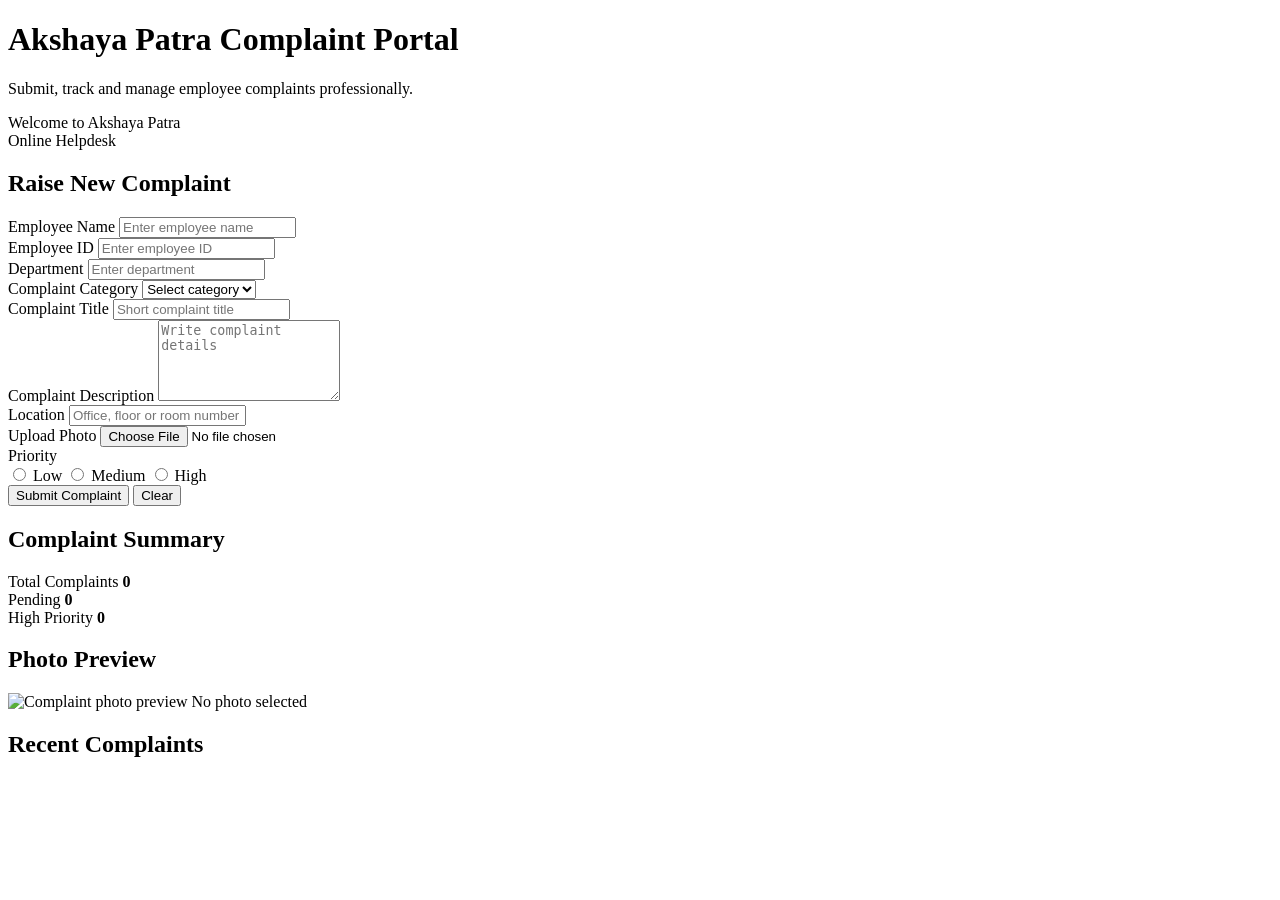
==== index.html @ 435bd400 "Create index.html" ====
<!DOCTYPE html>
<html lang="en">

<head>
    <meta charset="UTF-8" />
    <meta name="viewport" content="width=device-width, initial-scale=1.0" />
    <title>Akshaya Patra Complaint Portal</title>
    <link rel="stylesheet" href="style.css" />
</head>

<body>
    <main class="portal">
        <header class="header">
            <div>
                <h1>Akshaya Patra Complaint Portal</h1>
                <p>Submit, track and manage employee complaints professionally.</p>
            </div>

            <div class="welcome-text">
                Welcome to Akshaya Patra
            </div>

            <span class="badge">Online Helpdesk</span>
        </header>

        <section class="card">
            <h2 class="section-title">Raise New Complaint</h2>

            <form id="complaintForm">
                <div class="form-grid">
                    <div class="form-group">
                        <label for="employeeName">Employee Name</label>
                        <input type="text" id="employeeName" name="employeeName" placeholder="Enter employee name"
                            required />
                    </div>

                    <div class="form-group">
                        <label for="employeeId">Employee ID</label>
                        <input type="text" id="employeeId" name="employeeId" placeholder="Enter employee ID" required />
                    </div>

                    <div class="form-group">
                        <label for="department">Department</label>
                        <input type="text" id="department" name="department" placeholder="Enter department" required />
                    </div>

                    <div class="form-group">
                        <label for="category">Complaint Category</label>
                        <select id="category" name="category" required>
                            <option value="">Select category</option>
                            <option value="Electrical">Electrical</option>
                            <option value="AC">AC</option>
                            <option value="Computer">Computer</option>
                            <option value="Food">Food</option>
                            <option value="Cleaning">Cleaning</option>
                            <option value="Security">Security</option>
                            <option value="Maintenance">Maintenance</option>
                            <option value="Other">Other</option>
                        </select>
                    </div>

                    <div class="form-group full">
                        <label for="title">Complaint Title</label>
                        <input type="text" id="title" name="title" placeholder="Short complaint title" required />
                    </div>

                    <div class="form-group full">
                        <label for="description">Complaint Description</label>
                        <textarea id="description" name="description" rows="5" placeholder="Write complaint details"
                            required></textarea>
                    </div>

                    <div class="form-group">
                        <label for="location">Location</label>
                        <input type="text" id="location" name="location" placeholder="Office, floor or room number"
                            required />
                    </div>

                    <div class="form-group">
                        <label for="photo">Upload Photo</label>
                        <input type="file" id="photo" name="photo" accept="image/*" />
                    </div>

                    <div class="form-group full">
                        <label>Priority</label>

                        <div class="priority-box">
                            <input type="radio" id="low" name="priority" value="Low" required />
                            <label for="low">Low</label>

                            <input type="radio" id="medium" name="priority" value="Medium" />
                            <label for="medium">Medium</label>

                            <input type="radio" id="high" name="priority" value="High" />
                            <label for="high">High</label>
                        </div>
                    </div>
                </div>

                <div class="actions">
                    <button type="submit" class="submit-btn">Submit Complaint</button>
                    <button type="reset" class="reset-btn">Clear</button>
                </div>

                <div class="success" id="successBox"></div>
            </form>
        </section>

        <aside>
            <div class="card side-card">
                <h2 class="section-title">Complaint Summary</h2>

                <div class="stat">
                    <span>Total Complaints</span>
                    <strong id="totalCount">0</strong>
                </div>

                <div class="stat">
                    <span>Pending</span>
                    <strong id="pendingCount">0</strong>
                </div>

                <div class="stat">
                    <span>High Priority</span>
                    <strong id="highCount">0</strong>
                </div>
            </div>

            <div class="card side-card">
                <h2 class="section-title">Photo Preview</h2>

                <div class="preview">
                    <img id="photoPreview" alt="Complaint photo preview" />
                    <span id="previewText">No photo selected</span>
                </div>
            </div>

            <div class="card">
                <h2 class="section-title">Recent Complaints</h2>
                <div class="complaint-list" id="complaintList"></div>
            </div>
        </aside>
    </main>

    <script>
        const form = document.getElementById("complaintForm");
        const successBox = document.getElementById("successBox");
        const complaintList = document.getElementById("complaintList");
        const totalCount = document.getElementById("totalCount");
        const pendingCount = document.getElementById("pendingCount");
        const highCount = document.getElementById("highCount");
        const photoInput = document.getElementById("photo");
        const photoPreview = document.getElementById("photoPreview");
        const previewText = document.getElementById("previewText");

        let complaints = [];

        photoInput.addEventListener("change", function () {
            const file = this.files[0];

            if (!file) {
                photoPreview.style.display = "none";
                previewText.style.display = "block";
                previewText.textContent = "No photo selected";
                return;
            }

            const reader = new FileReader();

            reader.onload = function (event) {
                photoPreview.src = event.target.result;
                photoPreview.style.display = "block";
                previewText.style.display = "none";
            };

            reader.readAsDataURL(file);
        });

        form.addEventListener("submit", function (event) {
            event.preventDefault();

            const data = new FormData(form);

            const complaint = {
                ticket: "AKP-" + Date.now().toString().slice(-6),
                name: data.get("employeeName"),
                employeeId: data.get("employeeId"),
                department: data.get("department"),
                category: data.get("category"),
                title: data.get("title"),
                description: data.get("description"),
                location: data.get("location"),
                priority: data.get("priority"),
                status: "Pending",
                date: new Date().toLocaleDateString()
            };

            complaints.unshift(complaint);
            updateDashboard();

            successBox.style.display = "block";
            successBox.textContent = "Complaint submitted successfully. Ticket ID: " + complaint.ticket;

            form.reset();
            photoPreview.style.display = "none";
            previewText.style.display = "block";
            previewText.textContent = "No photo selected";
        });

        function updateDashboard() {
            totalCount.textContent = complaints.length;
            pendingCount.textContent = complaints.filter(item => item.status === "Pending").length;
            highCount.textContent = complaints.filter(item => item.priority === "High").length;

            complaintList.innerHTML = "";

            complaints.slice(0, 5).forEach(function (item) {
                const div = document.createElement("div");
                div.className = "complaint-item";

                div.innerHTML = `
          <h4>${item.title}</h4>
          <p><b>Ticket:</b> ${item.ticket}</p>
          <p><b>Category:</b> ${item.category}</p>
          <p><b>Location:</b> ${item.location}</p>
          <span class="tag">${item.priority} Priority</span>
        `;

                complaintList.appendChild(div);
            });
        }
    </script>
</body>

</html>
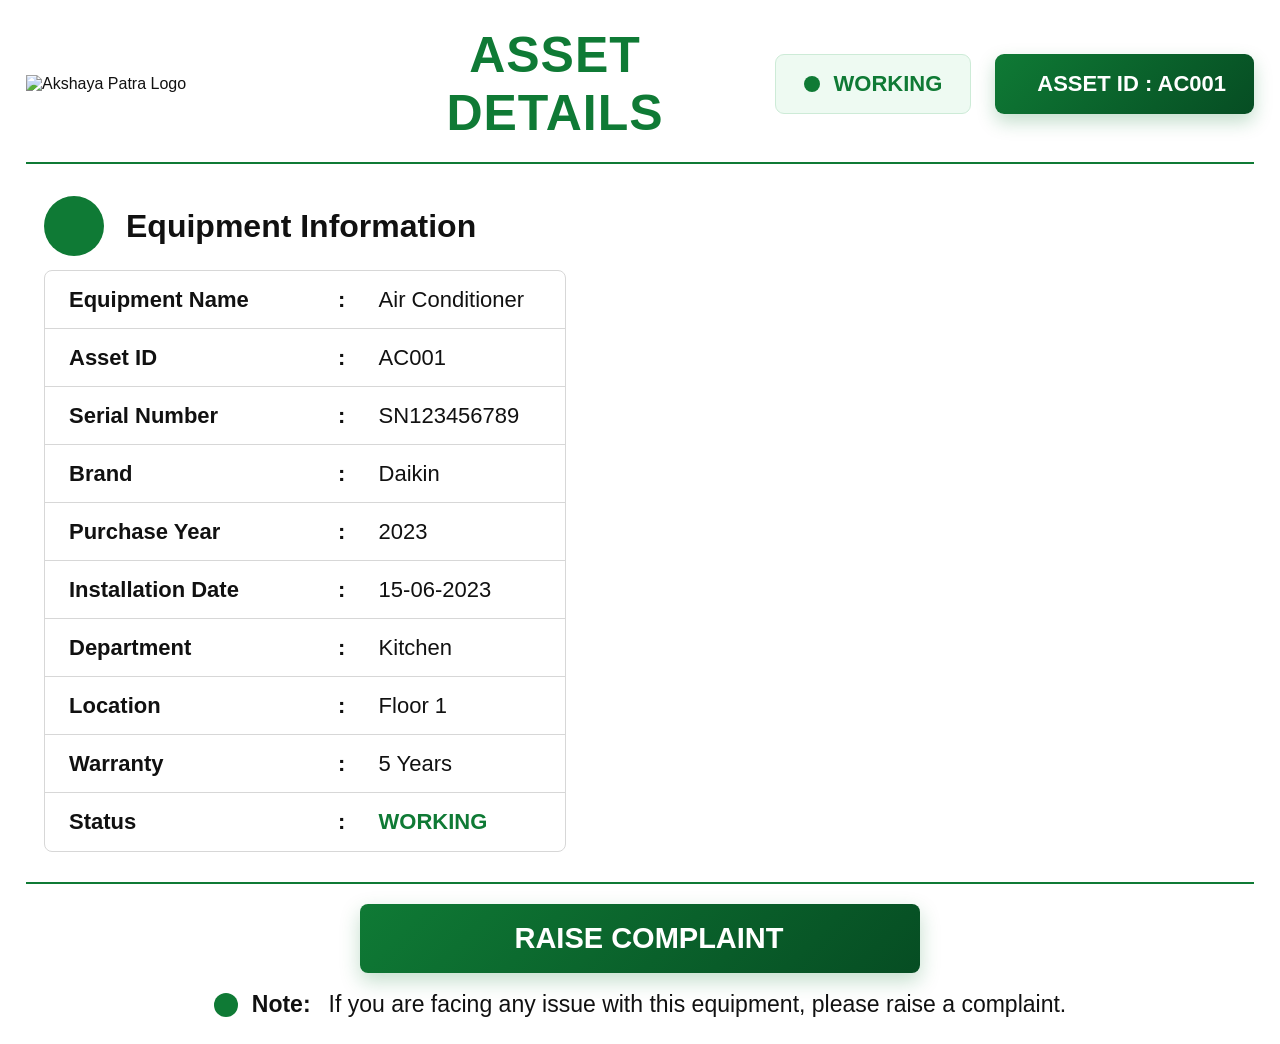
==== commit 48cf2a6f: "Rename Frontend/index.html to index.html" ====
--- a/index.html
+++ b/index.html
@@ -4,231 +4,390 @@
 <head>
     <meta charset="UTF-8" />
     <meta name="viewport" content="width=device-width, initial-scale=1.0" />
-    <title>Akshaya Patra Complaint Portal</title>
-    <link rel="stylesheet" href="style.css" />
+    <title>Asset Details</title>
+    <script src="https://unpkg.com/lucide@latest"></script>
+
+    <style>
+        * {
+            margin: 0;
+            padding: 0;
+            box-sizing: border-box;
+            font-family: Arial, sans-serif;
+        }
+
+        body {
+            min-height: 100vh;
+            background: #ffffff;
+            color: #111111;
+            padding: 26px;
+        }
+
+        .page {
+            max-width: 1500px;
+            margin: auto;
+        }
+
+        .topbar {
+            display: grid;
+            grid-template-columns: 350px 1fr 520px;
+            align-items: center;
+            gap: 24px;
+            padding-bottom: 20px;
+            border-bottom: 2px solid #0f7a35;
+        }
+
+        .logo {
+            width: 300px;
+            height: auto;
+        }
+
+        .title {
+            text-align: center;
+        }
+
+        .title h1 {
+            font-size: 50px;
+            color: #0f7a35;
+            text-transform: uppercase;
+            letter-spacing: 1px;
+        }
+
+        .actions {
+            display: flex;
+            justify-content: flex-end;
+            gap: 24px;
+        }
+
+        .pill {
+            min-height: 60px;
+            border-radius: 9px;
+            padding: 0 28px;
+            font-size: 22px;
+            font-weight: 800;
+            display: flex;
+            align-items: center;
+            gap: 14px;
+            white-space: nowrap;
+        }
+
+        .working {
+            background: #eefaf2;
+            color: #0f7a35;
+            border: 1px solid #cdebd7;
+        }
+
+        .asset-id {
+            background: linear-gradient(135deg, #0f7a35, #064d23);
+            color: #ffffff;
+            box-shadow: 0 8px 18px rgba(15, 122, 53, 0.25);
+        }
+
+        .dot {
+            width: 16px;
+            height: 16px;
+            border-radius: 50%;
+            background: #0f7a35;
+            display: inline-block;
+        }
+
+        .content {
+            display: grid;
+            grid-template-columns: 0.92fr 1.12fr;
+            gap: 34px;
+            padding: 32px 18px 30px;
+            border-bottom: 2px solid #0f7a35;
+        }
+
+        .section-title {
+            display: flex;
+            align-items: center;
+            gap: 22px;
+            margin-bottom: 14px;
+        }
+
+        .circle-icon {
+            width: 60px;
+            height: 60px;
+            border-radius: 50%;
+            background: #0f7a35;
+            color: #ffffff;
+            display: grid;
+            place-items: center;
+        }
+
+        .circle-icon svg {
+            width: 34px;
+            height: 34px;
+        }
+
+        .section-title h2 {
+            font-size: 32px;
+            color: #111111;
+        }
+
+        .details-table {
+            border: 1px solid #d7d7d7;
+            border-radius: 8px;
+            overflow: hidden;
+        }
+
+        .row {
+            display: grid;
+            grid-template-columns: 1.35fr 30px 1fr;
+            min-height: 58px;
+            align-items: center;
+            border-bottom: 1px solid #d7d7d7;
+            font-size: 22px;
+        }
+
+        .row:last-child {
+            border-bottom: none;
+        }
+
+        .label {
+            font-weight: 800;
+            padding-left: 24px;
+        }
+
+        .colon {
+            text-align: center;
+            font-weight: 700;
+        }
+
+        .value {
+            padding-left: 22px;
+            font-weight: 500;
+        }
+
+        .value.green {
+            color: #0f7a35;
+            font-weight: 900;
+            text-transform: uppercase;
+        }
+
+        /* .asset-photo {
+            height: 630px;
+            border-radius: 10px;
+            overflow: hidden;
+            background: #f3f4f6;
+        } */
+
+        /* .asset-photo img {
+            width: 100%;
+            height: 100%;
+            object-fit: cover;
+            display: block;
+        } */
+
+        .bottom {
+            padding-top: 20px;
+            text-align: center;
+        }
+
+        .raise-btn {
+            width: 560px;
+            max-width: 100%;
+            border: none;
+            border-radius: 8px;
+            background: linear-gradient(135deg, #0f7a35, #064d23);
+            color: #ffffff;
+            padding: 18px 28px;
+            font-size: 29px;
+            font-weight: 900;
+            cursor: pointer;
+            display: inline-flex;
+            align-items: center;
+            justify-content: center;
+            gap: 18px;
+            box-shadow: 0 8px 20px rgba(15, 122, 53, 0.25);
+        }
+
+        .note {
+            margin-top: 18px;
+            display: flex;
+            justify-content: center;
+            align-items: center;
+            gap: 14px;
+            font-size: 23px;
+            color: #111111;
+        }
+
+        .note-icon {
+            width: 24px;
+            height: 24px;
+            border-radius: 50%;
+            background: #0f7a35;
+            color: #ffffff;
+            display: grid;
+            place-items: center;
+            flex-shrink: 0;
+        }
+
+        .note strong {
+            margin-right: 4px;
+        }
+
+        @media (max-width: 1000px) {
+            body {
+                padding: 16px;
+            }
+
+            .topbar {
+                grid-template-columns: 1fr;
+                text-align: center;
+            }
+
+            .logo {
+                margin: auto;
+            }
+
+            .actions {
+                justify-content: center;
+                flex-wrap: wrap;
+            }
+
+            .content {
+                grid-template-columns: 1fr;
+            }
+
+            .asset-photo {
+                height: 360px;
+            }
+
+            .title h1 {
+                font-size: 36px;
+            }
+
+            .row {
+                font-size: 18px;
+            }
+
+            .note {
+                align-items: flex-start;
+                font-size: 18px;
+            }
+        }
+    </style>
 </head>
 
 <body>
-    <main class="portal">
-        <header class="header">
-            <div>
-                <h1>Akshaya Patra Complaint Portal</h1>
-                <p>Submit, track and manage employee complaints professionally.</p>
+    <main class="page">
+        <header class="topbar">
+            <img src="logo.png" alt="Akshaya Patra Logo" class="logo" />
+
+            <div class="title">
+                <h1>Asset Details</h1>
             </div>
 
-            <div class="welcome-text">
-                Welcome to Akshaya Patra
-            </div>
-
-            <span class="badge">Online Helpdesk</span>
-        </header>
-
-        <section class="card">
-            <h2 class="section-title">Raise New Complaint</h2>
-
-            <form id="complaintForm">
-                <div class="form-grid">
-                    <div class="form-group">
-                        <label for="employeeName">Employee Name</label>
-                        <input type="text" id="employeeName" name="employeeName" placeholder="Enter employee name"
-                            required />
-                    </div>
-
-                    <div class="form-group">
-                        <label for="employeeId">Employee ID</label>
-                        <input type="text" id="employeeId" name="employeeId" placeholder="Enter employee ID" required />
-                    </div>
-
-                    <div class="form-group">
-                        <label for="department">Department</label>
-                        <input type="text" id="department" name="department" placeholder="Enter department" required />
-                    </div>
-
-                    <div class="form-group">
-                        <label for="category">Complaint Category</label>
-                        <select id="category" name="category" required>
-                            <option value="">Select category</option>
-                            <option value="Electrical">Electrical</option>
-                            <option value="AC">AC</option>
-                            <option value="Computer">Computer</option>
-                            <option value="Food">Food</option>
-                            <option value="Cleaning">Cleaning</option>
-                            <option value="Security">Security</option>
-                            <option value="Maintenance">Maintenance</option>
-                            <option value="Other">Other</option>
-                        </select>
-                    </div>
-
-                    <div class="form-group full">
-                        <label for="title">Complaint Title</label>
-                        <input type="text" id="title" name="title" placeholder="Short complaint title" required />
-                    </div>
-
-                    <div class="form-group full">
-                        <label for="description">Complaint Description</label>
-                        <textarea id="description" name="description" rows="5" placeholder="Write complaint details"
-                            required></textarea>
-                    </div>
-
-                    <div class="form-group">
-                        <label for="location">Location</label>
-                        <input type="text" id="location" name="location" placeholder="Office, floor or room number"
-                            required />
-                    </div>
-
-                    <div class="form-group">
-                        <label for="photo">Upload Photo</label>
-                        <input type="file" id="photo" name="photo" accept="image/*" />
-                    </div>
-
-                    <div class="form-group full">
-                        <label>Priority</label>
-
-                        <div class="priority-box">
-                            <input type="radio" id="low" name="priority" value="Low" required />
-                            <label for="low">Low</label>
-
-                            <input type="radio" id="medium" name="priority" value="Medium" />
-                            <label for="medium">Medium</label>
-
-                            <input type="radio" id="high" name="priority" value="High" />
-                            <label for="high">High</label>
-                        </div>
-                    </div>
+            <div class="actions">
+                <div class="pill working">
+                    <span class="dot"></span>
+                    WORKING
                 </div>
 
-                <div class="actions">
-                    <button type="submit" class="submit-btn">Submit Complaint</button>
-                    <button type="reset" class="reset-btn">Clear</button>
-                </div>
-
-                <div class="success" id="successBox"></div>
-            </form>
-        </section>
-
-        <aside>
-            <div class="card side-card">
-                <h2 class="section-title">Complaint Summary</h2>
-
-                <div class="stat">
-                    <span>Total Complaints</span>
-                    <strong id="totalCount">0</strong>
-                </div>
-
-                <div class="stat">
-                    <span>Pending</span>
-                    <strong id="pendingCount">0</strong>
-                </div>
-
-                <div class="stat">
-                    <span>High Priority</span>
-                    <strong id="highCount">0</strong>
+                <div class="pill asset-id">
+                    <i data-lucide="tag"></i>
+                    ASSET ID : AC001
                 </div>
             </div>
-
-            <div class="card side-card">
-                <h2 class="section-title">Photo Preview</h2>
-
-                <div class="preview">
-                    <img id="photoPreview" alt="Complaint photo preview" />
-                    <span id="previewText">No photo selected</span>
+        </header>
+
+        <section class="content">
+            <div>
+                <div class="section-title">
+                    <div class="circle-icon">
+                        <i data-lucide="clipboard-list"></i>
+                    </div>
+
+                    <h2>Equipment Information</h2>
+                </div>
+
+                <div class="details-table">
+                    <div class="row">
+                        <div class="label">Equipment Name</div>
+                        <div class="colon">:</div>
+                        <div class="value">Air Conditioner</div>
+                    </div>
+
+                    <div class="row">
+                        <div class="label">Asset ID</div>
+                        <div class="colon">:</div>
+                        <div class="value">AC001</div>
+                    </div>
+
+                    <div class="row">
+                        <div class="label">Serial Number</div>
+                        <div class="colon">:</div>
+                        <div class="value">SN123456789</div>
+                    </div>
+
+                    <div class="row">
+                        <div class="label">Brand</div>
+                        <div class="colon">:</div>
+                        <div class="value">Daikin</div>
+                    </div>
+
+                    <div class="row">
+                        <div class="label">Purchase Year</div>
+                        <div class="colon">:</div>
+                        <div class="value">2023</div>
+                    </div>
+
+                    <div class="row">
+                        <div class="label">Installation Date</div>
+                        <div class="colon">:</div>
+                        <div class="value">15-06-2023</div>
+                    </div>
+
+                    <div class="row">
+                        <div class="label">Department</div>
+                        <div class="colon">:</div>
+                        <div class="value">Kitchen</div>
+                    </div>
+
+                    <div class="row">
+                        <div class="label">Location</div>
+                        <div class="colon">:</div>
+                        <div class="value">Floor 1</div>
+                    </div>
+
+                    <div class="row">
+                        <div class="label">Warranty</div>
+                        <div class="colon">:</div>
+                        <div class="value">5 Years</div>
+                    </div>
+
+                    <div class="row">
+                        <div class="label">Status</div>
+                        <div class="colon">:</div>
+                        <div class="value green">WORKING</div>
+                    </div>
                 </div>
             </div>
 
-            <div class="card">
-                <h2 class="section-title">Recent Complaints</h2>
-                <div class="complaint-list" id="complaintList"></div>
+            <div class="asset-photo">
+                <!-- <img src="ac.png" alt="Air Conditioner" /> -->
             </div>
-        </aside>
+        </section>
+
+        <section class="bottom">
+            <button class="raise-btn" onclick="window.location.href='complaint-form.html'">
+                <i data-lucide="file-plus-2"></i>
+                RAISE COMPLAINT
+            </button>
+
+            <p class="note">
+                <span class="note-icon">
+                    <i data-lucide="info"></i>
+                </span>
+                <strong>Note:</strong>
+                If you are facing any issue with this equipment, please raise a complaint.
+            </p>
+        </section>
     </main>
 
     <script>
-        const form = document.getElementById("complaintForm");
-        const successBox = document.getElementById("successBox");
-        const complaintList = document.getElementById("complaintList");
-        const totalCount = document.getElementById("totalCount");
-        const pendingCount = document.getElementById("pendingCount");
-        const highCount = document.getElementById("highCount");
-        const photoInput = document.getElementById("photo");
-        const photoPreview = document.getElementById("photoPreview");
-        const previewText = document.getElementById("previewText");
-
-        let complaints = [];
-
-        photoInput.addEventListener("change", function () {
-            const file = this.files[0];
-
-            if (!file) {
-                photoPreview.style.display = "none";
-                previewText.style.display = "block";
-                previewText.textContent = "No photo selected";
-                return;
-            }
-
-            const reader = new FileReader();
-
-            reader.onload = function (event) {
-                photoPreview.src = event.target.result;
-                photoPreview.style.display = "block";
-                previewText.style.display = "none";
-            };
-
-            reader.readAsDataURL(file);
-        });
-
-        form.addEventListener("submit", function (event) {
-            event.preventDefault();
-
-            const data = new FormData(form);
-
-            const complaint = {
-                ticket: "AKP-" + Date.now().toString().slice(-6),
-                name: data.get("employeeName"),
-                employeeId: data.get("employeeId"),
-                department: data.get("department"),
-                category: data.get("category"),
-                title: data.get("title"),
-                description: data.get("description"),
-                location: data.get("location"),
-                priority: data.get("priority"),
-                status: "Pending",
-                date: new Date().toLocaleDateString()
-            };
-
-            complaints.unshift(complaint);
-            updateDashboard();
-
-            successBox.style.display = "block";
-            successBox.textContent = "Complaint submitted successfully. Ticket ID: " + complaint.ticket;
-
-            form.reset();
-            photoPreview.style.display = "none";
-            previewText.style.display = "block";
-            previewText.textContent = "No photo selected";
-        });
-
-        function updateDashboard() {
-            totalCount.textContent = complaints.length;
-            pendingCount.textContent = complaints.filter(item => item.status === "Pending").length;
-            highCount.textContent = complaints.filter(item => item.priority === "High").length;
-
-            complaintList.innerHTML = "";
-
-            complaints.slice(0, 5).forEach(function (item) {
-                const div = document.createElement("div");
-                div.className = "complaint-item";
-
-                div.innerHTML = `
-          <h4>${item.title}</h4>
-          <p><b>Ticket:</b> ${item.ticket}</p>
-          <p><b>Category:</b> ${item.category}</p>
-          <p><b>Location:</b> ${item.location}</p>
-          <span class="tag">${item.priority} Priority</span>
-        `;
-
-                complaintList.appendChild(div);
-            });
-        }
+        lucide.createIcons();
     </script>
 </body>
 
